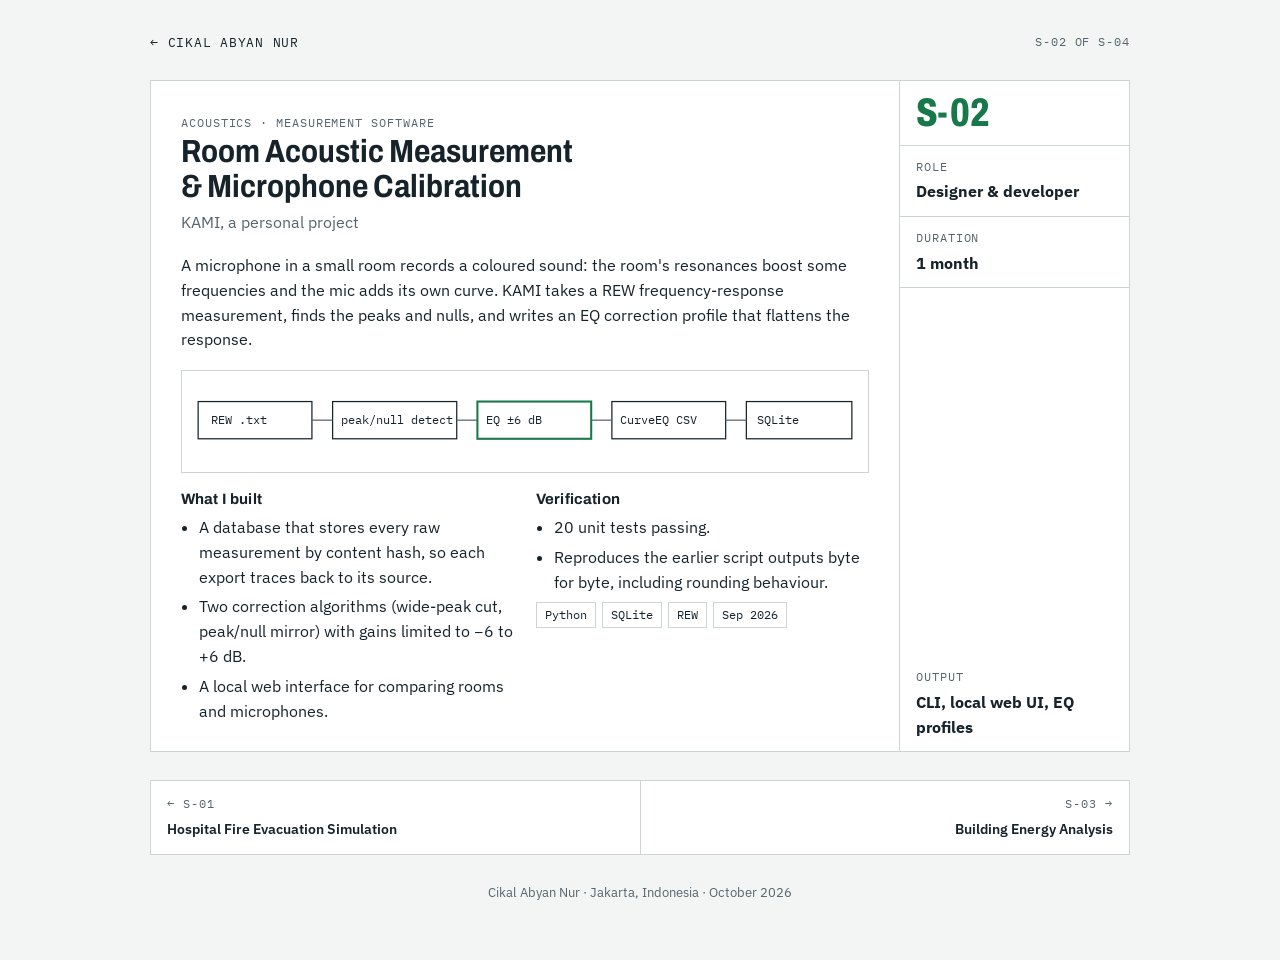
==== acoustics/index.html @ 58e8eb84 "Give each project its own page Co-Authored-By: Claude Opus 5.5 <noreply@anthropic.com> Claude-Sessio" ====
<!doctype html>
<html lang="en">
<head>
<meta charset="utf-8">
<meta name="viewport" content="width=device-width, initial-scale=1, viewport-fit=cover">
<meta name="description" content="REW measurements turned into EQ correction profiles. Python and SQLite.">
<title>Room Acoustic Calibration System · Cikal Abyan Nur</title>
<link rel="preconnect" href="https://fonts.googleapis.com">
<link rel="stylesheet" href="https://fonts.googleapis.com/css2?family=Archivo:wdth,wght@75..100,500..800&family=IBM+Plex+Sans:wght@400;500;600&family=IBM+Plex+Mono:wght@400;500&display=swap">
<link rel="stylesheet" href="../style.css">
</head>
<body>
<div class="wrap">
<div class="topbar"><a href="../">← Cikal Abyan Nur</a><span class="label">S-02 of S-04</span></div>

<section class="sheet" id="project">
  <div class="sheet-body">
    <div>
      <span class="label">Acoustics · measurement software</span>
      <h2>Room Acoustic Measurement &amp; Microphone Calibration</h2>
      <p class="sub">KAMI, a personal project</p>
    </div>
    <p>A microphone in a small room records a coloured sound: the room's resonances boost some frequencies and the mic adds its own curve. KAMI takes a REW frequency-response measurement, finds the peaks and nulls, and writes an EQ correction profile that flattens the response.</p>
    <div class="diagram" role="img" aria-label="Pipeline: REW measurement, peak and null detection, EQ profile, CurveEQ export, SQLite archive">
      <svg viewBox="0 0 640 70" aria-hidden="true">
        <g fill="none" stroke="var(--ink)" stroke-width="1.2">
          <rect x="4" y="16" width="110" height="36"/><rect x="134" y="16" width="120" height="36"/>
          <rect x="274" y="16" width="110" height="36" stroke="var(--accent)" stroke-width="2"/>
          <rect x="404" y="16" width="110" height="36"/><rect x="534" y="16" width="102" height="36"/>
        </g>
        <g stroke="var(--muted)" stroke-width="1.2"><line x1="114" y1="34" x2="134" y2="34"/><line x1="254" y1="34" x2="274" y2="34"/><line x1="384" y1="34" x2="404" y2="34"/><line x1="514" y1="34" x2="534" y2="34"/></g>
        <text x="16" y="38">REW .txt</text><text x="142" y="38">peak/null detect</text>
        <text x="282" y="38">EQ ±6 dB</text><text x="412" y="38">CurveEQ CSV</text><text x="544" y="38">SQLite</text>
      </svg>
    </div>
    <div class="cols">
      <div class="block">
        <h3>What I built</h3>
        <ul>
          <li>A database that stores every raw measurement by content hash, so each export traces back to its source.</li>
          <li>Two correction algorithms (wide-peak cut, peak/null mirror) with gains limited to −6 to +6 dB.</li>
          <li>A local web interface for comparing rooms and microphones.</li>
        </ul>
      </div>
      <div class="block">
        <h3>Verification</h3>
        <ul>
          <li>20 unit tests passing.</li>
          <li>Reproduces the earlier script outputs byte for byte, including rounding behaviour.</li>
        </ul>
        <div class="chips"><span class="chip">Python</span><span class="chip">SQLite</span><span class="chip">REW</span><span class="chip">Sep 2026</span></div>
      </div>
    </div>
  </div>
  <aside class="side">
    <div><span class="sheetno">S-02</span></div>
    <div><span class="label">Role</span><strong>Designer &amp; developer</strong></div>
    <div><span class="label">Duration</span><strong>1 month</strong></div>
    <div><span class="label">Output</span><strong>CLI, local web UI, EQ profiles</strong></div>
  </aside>
</section>

<nav class="pager" aria-label="More projects"><a href="../evacuation/"><span class="label">← S-01</span><span class="t">Hospital Fire Evacuation Simulation</span></a><a href="../energy/"><span class="label">S-03 →</span><span class="t">Building Energy Analysis</span></a></nav>
<footer>Cikal Abyan Nur · Jakarta, Indonesia · October 2026</footer>
</div>
</body>
</html>
---- style.css ----
html{color-scheme:light}body{margin:0}img{max-width:100%}[hidden]{display:none!important}

/* Layout: a set of architectural drawing sheets. Each project is one sheet with a title block; the header is the cover sheet. */
:root{
  --paper:#f3f5f4; --sheet:#ffffff; --ink:#16232b; --muted:#56656d; --line:#cdd5d3;
  --accent:#17784a; --accent-soft:#e2f1e9; --warn:#b5651d;
  --display:"Archivo","Arial Narrow",Arial,sans-serif;
  --body:"IBM Plex Sans",system-ui,-apple-system,"Segoe UI",sans-serif;
  --mono:"IBM Plex Mono",ui-monospace,Consolas,monospace;
}
@media (prefers-color-scheme:dark){:root:not([data-theme="light"]){
  --paper:#0f1518; --sheet:#162026; --ink:#e3ebe8; --muted:#97a7a3; --line:#2c3a40;
  --accent:#4cc28a; --accent-soft:#183428; --warn:#e0954f; color-scheme:dark}}
:root[data-theme="dark"]{
  --paper:#0f1518; --sheet:#162026; --ink:#e3ebe8; --muted:#97a7a3; --line:#2c3a40;
  --accent:#4cc28a; --accent-soft:#183428; --warn:#e0954f; color-scheme:dark}

*{box-sizing:border-box}
body{background:var(--paper);color:var(--ink);font-family:var(--body);font-size:15.5px;line-height:1.6;
  padding-inline:16px;padding-block:32px 56px}
.wrap{max-width:980px;margin:0 auto;display:flex;flex-direction:column;gap:28px}
a{color:var(--accent);text-underline-offset:3px}
a:focus-visible{outline:2px solid var(--accent);outline-offset:2px}
h1,h2,h3{font-family:var(--display);font-stretch:85%;text-wrap:balance;margin:0;line-height:1.1}
p{margin:0}
.label{font-family:var(--mono);font-size:11.5px;letter-spacing:.08em;text-transform:uppercase;color:var(--muted)}
.mono{font-family:var(--mono)}

/* cover sheet */
.cover{background:var(--sheet);border:1.5px solid var(--ink);display:grid;grid-template-columns:1fr minmax(0,300px)}
.cover-main{padding:32px 30px;display:flex;flex-direction:column;gap:14px;min-width:0}
.cover h1{font-size:clamp(34px,6vw,54px);font-weight:800;letter-spacing:-.01em}
.cover .jp{font-size:15px;color:var(--muted);font-family:var(--body)}
.cover .lede{max-width:60ch;font-size:16.5px}
.tb{border-left:1.5px solid var(--ink);display:flex;flex-direction:column}
.tb div{padding:10px 16px;border-bottom:1px solid var(--line);display:flex;flex-direction:column;gap:2px}
.tb div:last-child{border-bottom:0}
.tb strong{font-weight:600;font-size:14.5px}
.copy{display:inline-flex;gap:8px;align-items:center;flex-wrap:wrap}
.copy button{font:500 11.5px var(--mono);letter-spacing:.06em;text-transform:uppercase;background:none;border:1px solid var(--line);
  color:var(--ink);padding:2px 8px;cursor:pointer}
.copy button:hover{border-color:var(--accent);color:var(--accent)}

/* index */
.index{display:grid;grid-template-columns:repeat(4,minmax(0,1fr));border:1px solid var(--line);background:var(--sheet)}
.index a{display:flex;flex-direction:column;gap:4px;padding:14px 16px;text-decoration:none;color:var(--ink);border-right:1px solid var(--line)}
.index a:last-child{border-right:0}
.index a:hover{background:var(--accent-soft)}
.index .no{font-family:var(--mono);color:var(--accent);font-size:13px}
.index .t{font-weight:600;font-size:14px;line-height:1.35}

/* sheets */
.sheet{background:var(--sheet);border:1px solid var(--line);display:grid;grid-template-columns:minmax(0,1fr) 230px}
.sheet-body{padding:28px 30px;display:flex;flex-direction:column;gap:18px;min-width:0}
.sheet h2{font-size:clamp(24px,3.6vw,32px);font-weight:700}
.sheet .sub{color:var(--muted);margin-top:6px}
.side{border-left:1px solid var(--line);display:flex;flex-direction:column}
.side div{padding:12px 16px;border-bottom:1px solid var(--line);display:flex;flex-direction:column;gap:3px}
.side div:last-child{border-bottom:0;margin-top:auto}
.side .sheetno{font-family:var(--display);font-stretch:75%;font-weight:800;font-size:40px;line-height:1;color:var(--accent)}
.cols{display:grid;grid-template-columns:repeat(2,minmax(0,1fr));gap:22px}
.block{display:flex;flex-direction:column;gap:8px;min-width:0}
.block h3{font-size:15px;font-weight:700;font-stretch:100%;letter-spacing:.01em}
ul{margin:0;padding-left:18px;display:flex;flex-direction:column;gap:5px}
.figs{display:grid;grid-template-columns:repeat(auto-fit,minmax(150px,1fr));gap:0;border:1px solid var(--line)}
.fig{padding:12px 14px;border-right:1px solid var(--line);border-bottom:1px solid var(--line);display:flex;flex-direction:column;gap:2px;margin:-1px -1px 0 0}
.fig b{font-family:var(--display);font-stretch:85%;font-size:24px;font-weight:700;font-variant-numeric:tabular-nums;line-height:1.15}
.fig span{font-size:13px;color:var(--muted);line-height:1.35}
.chips{display:flex;flex-wrap:wrap;gap:6px}
.chip{font-family:var(--mono);font-size:12px;border:1px solid var(--line);padding:2px 8px;color:var(--ink)}
.note{font-size:13.5px;color:var(--muted);border-left:3px solid var(--warn);padding-left:12px}
.diagram{overflow-x:auto;border:1px solid var(--line);padding:14px 12px}
.diagram svg{display:block;min-width:560px;width:100%;height:auto}
.diagram text{font-family:var(--mono);font-size:11.5px;fill:var(--ink)}
.diagram .m{fill:var(--muted)}

/* skills */
.skills{background:var(--sheet);border:1px solid var(--line);padding:26px 30px;display:grid;grid-template-columns:repeat(2,minmax(0,1fr));gap:28px}
.skills h2{font-size:22px;grid-column:1/-1}
table{width:100%;border-collapse:collapse;font-size:14.5px}
th,td{text-align:left;padding:7px 0;border-bottom:1px solid var(--line);vertical-align:top}
th{font-family:var(--mono);font-size:11.5px;letter-spacing:.08em;text-transform:uppercase;color:var(--muted);font-weight:500}
td.n{text-align:right;font-variant-numeric:tabular-nums;font-family:var(--mono);white-space:nowrap;padding-left:12px}
footer{color:var(--muted);font-size:13px;text-align:center}

@media (max-width:760px){
  .cover,.sheet{grid-template-columns:1fr}
  .tb,.side{border-left:0;border-top:1.5px solid var(--ink)}
  .side{border-top:1px solid var(--line);flex-direction:row;flex-wrap:wrap}
  .side div{flex:1 1 140px;border-right:1px solid var(--line)}
  .side div:last-child{margin-top:0}
  .index{grid-template-columns:repeat(2,minmax(0,1fr))}
  .index a:nth-child(2){border-right:0}
  .index a:nth-child(-n+2){border-bottom:1px solid var(--line)}
  .cols,.skills{grid-template-columns:1fr}
  .cover-main,.sheet-body,.skills{padding:22px 18px}
}
@media (prefers-reduced-motion:no-preference){.index a{transition:background .15s}}

/* multi-page additions */
.topbar{display:flex;justify-content:space-between;align-items:center;gap:12px;flex-wrap:wrap;font-family:var(--mono);font-size:12.5px;letter-spacing:.06em;text-transform:uppercase}
.topbar a{text-decoration:none;color:var(--ink)}
.topbar a:hover{color:var(--accent)}
.pager{display:grid;grid-template-columns:repeat(2,minmax(0,1fr));border:1px solid var(--line);background:var(--sheet)}
.pager a{display:flex;flex-direction:column;gap:4px;padding:14px 16px;text-decoration:none;color:var(--ink);min-width:0}
.pager a+a{border-left:1px solid var(--line);text-align:right}
.pager a:hover{background:var(--accent-soft)}
.pager .t{font-weight:600;font-size:14px}
.index .d{font-size:13px;color:var(--muted);line-height:1.4}
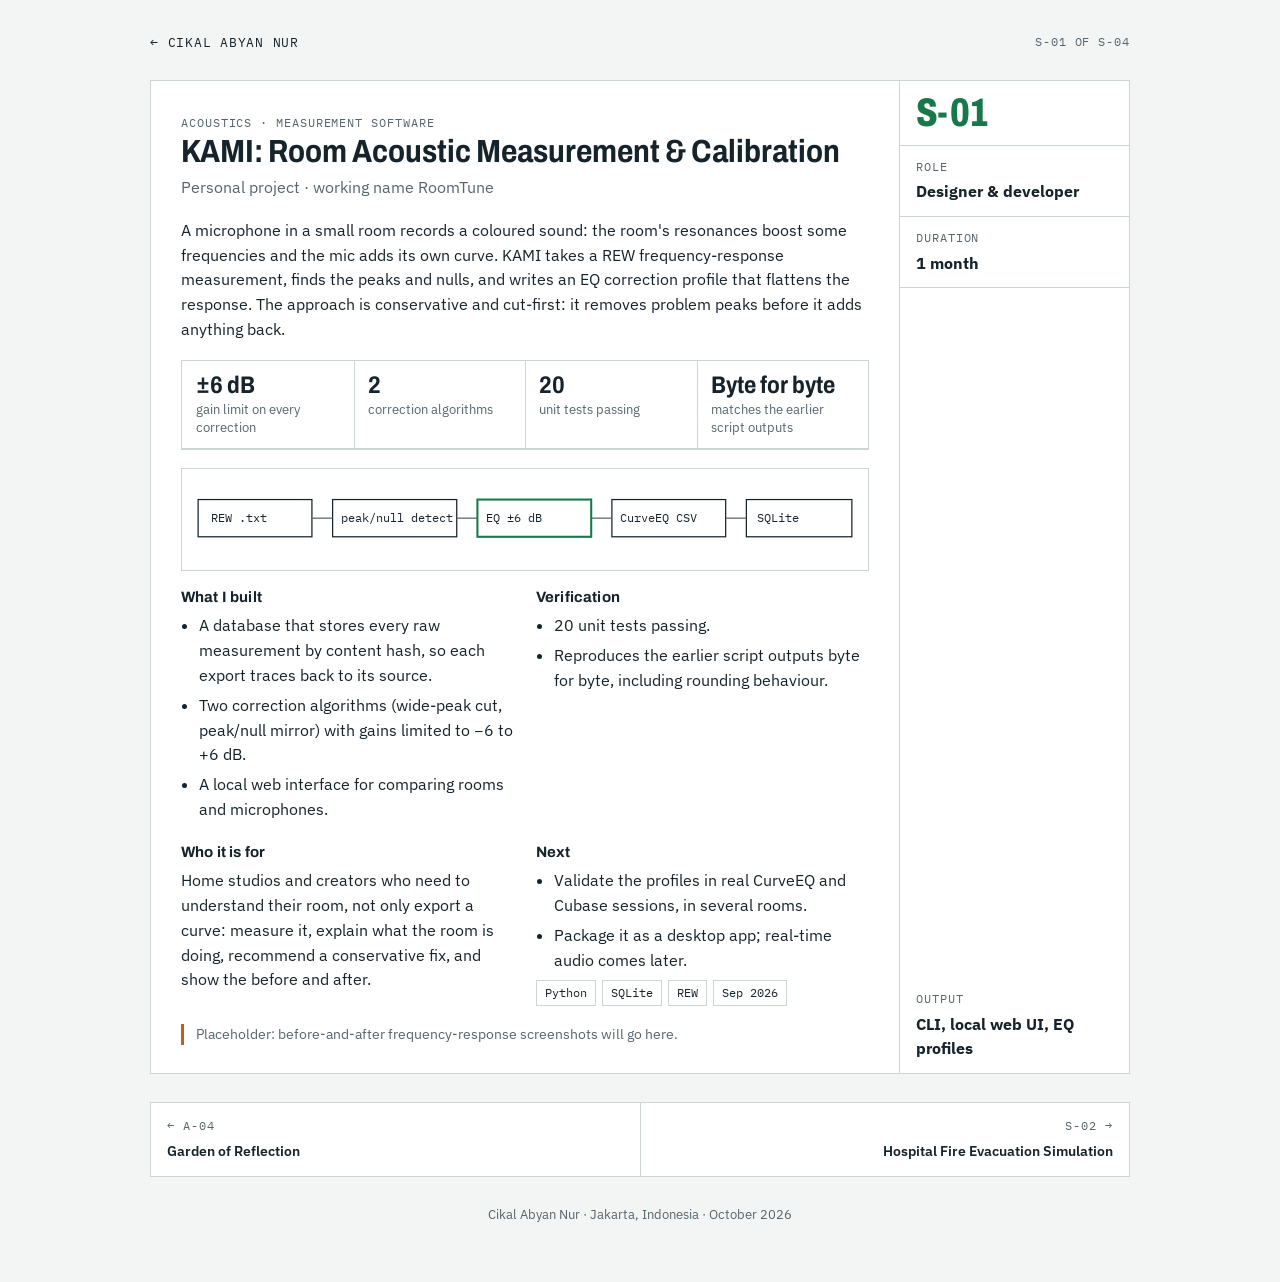
==== commit 566abd69: "Put KAMI first and add architecture series KAMI becomes S-01 with a fuller page. Four architecture p" ====
--- a/acoustics/index.html
+++ b/acoustics/index.html
@@ -4,23 +4,29 @@
 <meta charset="utf-8">
 <meta name="viewport" content="width=device-width, initial-scale=1, viewport-fit=cover">
 <meta name="description" content="REW measurements turned into EQ correction profiles. Python and SQLite.">
-<title>Room Acoustic Calibration System · Cikal Abyan Nur</title>
+<title>KAMI · Room Acoustic Calibration · Cikal Abyan Nur</title>
 <link rel="preconnect" href="https://fonts.googleapis.com">
 <link rel="stylesheet" href="https://fonts.googleapis.com/css2?family=Archivo:wdth,wght@75..100,500..800&family=IBM+Plex+Sans:wght@400;500;600&family=IBM+Plex+Mono:wght@400;500&display=swap">
 <link rel="stylesheet" href="../style.css">
 </head>
 <body>
 <div class="wrap">
-<div class="topbar"><a href="../">← Cikal Abyan Nur</a><span class="label">S-02 of S-04</span></div>
+<div class="topbar"><a href="../">← Cikal Abyan Nur</a><span class="label">S-01 of S-04</span></div>
 
 <section class="sheet" id="project">
   <div class="sheet-body">
     <div>
       <span class="label">Acoustics · measurement software</span>
-      <h2>Room Acoustic Measurement &amp; Microphone Calibration</h2>
-      <p class="sub">KAMI, a personal project</p>
+      <h2>KAMI: Room Acoustic Measurement &amp; Calibration</h2>
+      <p class="sub">Personal project · working name RoomTune</p>
     </div>
-    <p>A microphone in a small room records a coloured sound: the room's resonances boost some frequencies and the mic adds its own curve. KAMI takes a REW frequency-response measurement, finds the peaks and nulls, and writes an EQ correction profile that flattens the response.</p>
+    <p>A microphone in a small room records a coloured sound: the room's resonances boost some frequencies and the mic adds its own curve. KAMI takes a REW frequency-response measurement, finds the peaks and nulls, and writes an EQ correction profile that flattens the response. The approach is conservative and cut-first: it removes problem peaks before it adds anything back.</p>
+    <div class="figs">
+      <div class="fig"><b>±6 dB</b><span>gain limit on every correction</span></div>
+      <div class="fig"><b>2</b><span>correction algorithms</span></div>
+      <div class="fig"><b>20</b><span>unit tests passing</span></div>
+      <div class="fig"><b>Byte for byte</b><span>matches the earlier script outputs</span></div>
+    </div>
     <div class="diagram" role="img" aria-label="Pipeline: REW measurement, peak and null detection, EQ profile, CurveEQ export, SQLite archive">
       <svg viewBox="0 0 640 70" aria-hidden="true">
         <g fill="none" stroke="var(--ink)" stroke-width="1.2">
@@ -48,19 +54,31 @@
           <li>20 unit tests passing.</li>
           <li>Reproduces the earlier script outputs byte for byte, including rounding behaviour.</li>
         </ul>
+      </div>
+      <div class="block">
+        <h3>Who it is for</h3>
+        <p>Home studios and creators who need to understand their room, not only export a curve: measure it, explain what the room is doing, recommend a conservative fix, and show the before and after.</p>
+      </div>
+      <div class="block">
+        <h3>Next</h3>
+        <ul>
+          <li>Validate the profiles in real CurveEQ and Cubase sessions, in several rooms.</li>
+          <li>Package it as a desktop app; real-time audio comes later.</li>
+        </ul>
         <div class="chips"><span class="chip">Python</span><span class="chip">SQLite</span><span class="chip">REW</span><span class="chip">Sep 2026</span></div>
       </div>
     </div>
+    <p class="note">Placeholder: before-and-after frequency-response screenshots will go here.</p>
   </div>
   <aside class="side">
-    <div><span class="sheetno">S-02</span></div>
+    <div><span class="sheetno">S-01</span></div>
     <div><span class="label">Role</span><strong>Designer &amp; developer</strong></div>
     <div><span class="label">Duration</span><strong>1 month</strong></div>
     <div><span class="label">Output</span><strong>CLI, local web UI, EQ profiles</strong></div>
   </aside>
 </section>
 
-<nav class="pager" aria-label="More projects"><a href="../evacuation/"><span class="label">← S-01</span><span class="t">Hospital Fire Evacuation Simulation</span></a><a href="../energy/"><span class="label">S-03 →</span><span class="t">Building Energy Analysis</span></a></nav>
+<nav class="pager" aria-label="More projects"><a href="../garden-of-reflection/"><span class="label">← A-04</span><span class="t">Garden of Reflection</span></a><a href="../evacuation/"><span class="label">S-02 →</span><span class="t">Hospital Fire Evacuation Simulation</span></a></nav>
 <footer>Cikal Abyan Nur · Jakarta, Indonesia · October 2026</footer>
 </div>
 </body>
--- a/style.css
+++ b/style.css
@@ -107,3 +107,16 @@
 .pager a:hover{background:var(--accent-soft)}
 .pager .t{font-weight:600;font-size:14px}
 .index .d{font-size:13px;color:var(--muted);line-height:1.4}
+
+/* v2: series headings, photos, architecture index thumbnails */
+.series{display:flex;flex-direction:column;gap:8px}
+.series-head{display:flex;justify-content:space-between;align-items:baseline;gap:12px;flex-wrap:wrap}
+.series-head h2{font-size:18px;font-weight:700}
+.index .thumb{display:block;aspect-ratio:16/10;overflow:hidden;border:1px solid var(--line);margin-bottom:6px;background:var(--paper)}
+.index .thumb img{display:block;width:100%;height:100%;object-fit:cover}
+.photo{margin:0;display:flex;flex-direction:column;gap:6px;min-width:0}
+.photo img{display:block;width:100%;height:auto;border:1px solid var(--line);background:var(--paper)}
+.photo figcaption{font-family:var(--mono);font-size:11.5px;letter-spacing:.06em;text-transform:uppercase;color:var(--muted)}
+.photos{display:grid;grid-template-columns:repeat(2,minmax(0,1fr));gap:14px}
+.awards{grid-column:1/-1}
+@media (max-width:760px){.photos{grid-template-columns:1fr}}
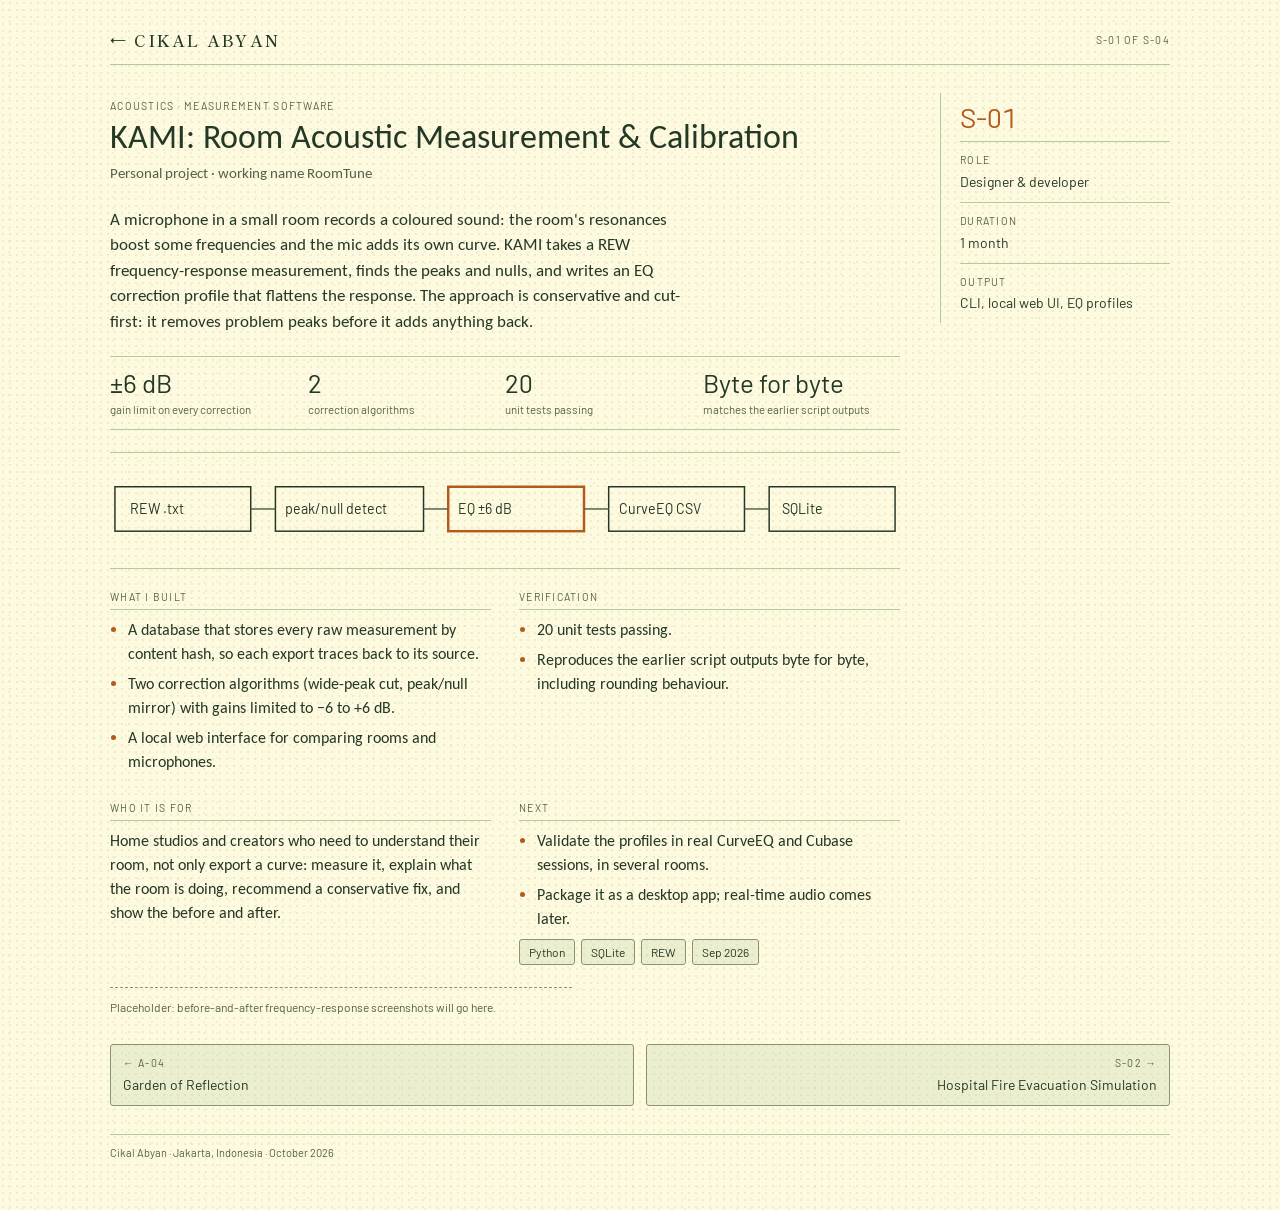
==== commit 410f2028: "Restyle in KAMI Sumi Paper and update profile content Cornsilk paper with moss dots, sumi-green ink," ====
--- a/acoustics/index.html
+++ b/acoustics/index.html
@@ -4,14 +4,14 @@
 <meta charset="utf-8">
 <meta name="viewport" content="width=device-width, initial-scale=1, viewport-fit=cover">
 <meta name="description" content="REW measurements turned into EQ correction profiles. Python and SQLite.">
-<title>KAMI · Room Acoustic Calibration · Cikal Abyan Nur</title>
+<title>KAMI · Room Acoustic Calibration · Cikal Abyan</title>
 <link rel="preconnect" href="https://fonts.googleapis.com">
-<link rel="stylesheet" href="https://fonts.googleapis.com/css2?family=Archivo:wdth,wght@75..100,500..800&family=IBM+Plex+Sans:wght@400;500;600&family=IBM+Plex+Mono:wght@400;500&display=swap">
+<link rel="stylesheet" href="https://fonts.googleapis.com/css2?family=Shippori+Mincho:wght@600&family=Barlow:wght@400;500&family=Carlito&display=swap">
 <link rel="stylesheet" href="../style.css">
 </head>
 <body>
 <div class="wrap">
-<div class="topbar"><a href="../">← Cikal Abyan Nur</a><span class="label">S-01 of S-04</span></div>
+<div class="topbar"><a href="../">← Cikal Abyan</a><span class="label">S-01 of S-04</span></div>
 
 <section class="sheet" id="project">
   <div class="sheet-body">
@@ -79,7 +79,7 @@
 </section>
 
 <nav class="pager" aria-label="More projects"><a href="../garden-of-reflection/"><span class="label">← A-04</span><span class="t">Garden of Reflection</span></a><a href="../evacuation/"><span class="label">S-02 →</span><span class="t">Hospital Fire Evacuation Simulation</span></a></nav>
-<footer>Cikal Abyan Nur · Jakarta, Indonesia · October 2026</footer>
+<footer>Cikal Abyan · Jakarta, Indonesia · October 2026</footer>
 </div>
 </body>
 </html>
--- a/style.css
+++ b/style.css
@@ -1,122 +1,134 @@
 html{color-scheme:light}body{margin:0}img{max-width:100%}[hidden]{display:none!important}
 
-/* Layout: a set of architectural drawing sheets. Each project is one sheet with a title block; the header is the cover sheet. */
+/* KAMI Sumi Paper: cornsilk paper, sumi-green ink, sage hairlines, one burnt-orange seal colour.
+   Tokens and rules: KAMI design system (project/README.md). One light theme by design. */
 :root{
-  --paper:#f3f5f4; --sheet:#ffffff; --ink:#16232b; --muted:#56656d; --line:#cdd5d3;
-  --accent:#17784a; --accent-soft:#e2f1e9; --warn:#b5651d;
-  --display:"Archivo","Arial Narrow",Arial,sans-serif;
-  --body:"IBM Plex Sans",system-ui,-apple-system,"Segoe UI",sans-serif;
-  --mono:"IBM Plex Mono",ui-monospace,Consolas,monospace;
+  --paper:#fefae0; --paper-outer:#e7e4d8; --ink:#243826; --muted:#54614a;
+  --sage:#b5c99b; --sage-fill:#b5c99b40; --sage-hover:#b5c99b70; --control-border:#899572;
+  --orange:#b25b1d; --orange-area:#b25b1d47; --dot-a:#606c381a; --dot-b:#606c3812;
+  --font-mincho:"Yu Mincho",YuMincho,"Shippori Mincho","Noto Serif JP",Georgia,serif;
+  --font-ui:Bahnschrift,Barlow,"Segoe UI",sans-serif;
+  --font-doc:"Calibri Light",Calibri,Carlito,sans-serif;
+  /* aliases used by the inline SVG diagrams */
+  --sheet:var(--paper); --line:var(--sage); --accent:var(--orange); --warn:var(--orange);
 }
-@media (prefers-color-scheme:dark){:root:not([data-theme="light"]){
-  --paper:#0f1518; --sheet:#162026; --ink:#e3ebe8; --muted:#97a7a3; --line:#2c3a40;
-  --accent:#4cc28a; --accent-soft:#183428; --warn:#e0954f; color-scheme:dark}}
-:root[data-theme="dark"]{
-  --paper:#0f1518; --sheet:#162026; --ink:#e3ebe8; --muted:#97a7a3; --line:#2c3a40;
-  --accent:#4cc28a; --accent-soft:#183428; --warn:#e0954f; color-scheme:dark}
 
 *{box-sizing:border-box}
-body{background:var(--paper);color:var(--ink);font-family:var(--body);font-size:15.5px;line-height:1.6;
-  padding-inline:16px;padding-block:32px 56px}
-.wrap{max-width:980px;margin:0 auto;display:flex;flex-direction:column;gap:28px}
-a{color:var(--accent);text-underline-offset:3px}
-a:focus-visible{outline:2px solid var(--accent);outline-offset:2px}
-h1,h2,h3{font-family:var(--display);font-stretch:85%;text-wrap:balance;margin:0;line-height:1.1}
+body{
+  background:
+    radial-gradient(circle at 3px 3px,var(--dot-a) 1px,transparent 1.4px) 0 0/7px 7px,
+    radial-gradient(circle at 9px 10px,var(--dot-b) 1px,transparent 1.4px) 0 0/13px 11px,
+    var(--paper);
+  color:var(--ink);font-family:var(--font-doc);font-size:16px;line-height:1.5;
+  padding-left:max(16px,env(safe-area-inset-left,0px));padding-right:max(16px,env(safe-area-inset-right,0px));padding-block:28px 48px}
+.wrap{max-width:1060px;margin:0 auto;display:flex;flex-direction:column;gap:28px}
+a{color:var(--ink);text-decoration-color:var(--sage);text-underline-offset:3px}
+a:hover{text-decoration-color:var(--orange)}
+a:focus-visible,button:focus-visible{outline:2px solid var(--orange);outline-offset:3px}
+h1,h2,h3{margin:0;font-weight:400;text-wrap:balance;line-height:1.15}
 p{margin:0}
-.label{font-family:var(--mono);font-size:11.5px;letter-spacing:.08em;text-transform:uppercase;color:var(--muted)}
-.mono{font-family:var(--mono)}
+.label{font-family:var(--font-ui);font-size:10.5px;letter-spacing:.12em;text-transform:uppercase;color:var(--muted)}
+.mono{font-family:var(--font-ui);font-variant-numeric:tabular-nums}
 
-/* cover sheet */
-.cover{background:var(--sheet);border:1.5px solid var(--ink);display:grid;grid-template-columns:1fr minmax(0,300px)}
-.cover-main{padding:32px 30px;display:flex;flex-direction:column;gap:14px;min-width:0}
-.cover h1{font-size:clamp(34px,6vw,54px);font-weight:800;letter-spacing:-.01em}
-.cover .jp{font-size:15px;color:var(--muted);font-family:var(--body)}
-.cover .lede{max-width:60ch;font-size:16.5px}
-.tb{border-left:1.5px solid var(--ink);display:flex;flex-direction:column}
-.tb div{padding:10px 16px;border-bottom:1px solid var(--line);display:flex;flex-direction:column;gap:2px}
-.tb div:last-child{border-bottom:0}
-.tb strong{font-weight:600;font-size:14.5px}
-.copy{display:inline-flex;gap:8px;align-items:center;flex-wrap:wrap}
-.copy button{font:500 11.5px var(--mono);letter-spacing:.06em;text-transform:uppercase;background:none;border:1px solid var(--line);
-  color:var(--ink);padding:2px 8px;cursor:pointer}
-.copy button:hover{border-color:var(--accent);color:var(--accent)}
+/* Header: wordmark left, seal right, sage rule under */
+.head{display:flex;justify-content:space-between;align-items:center;gap:24px;padding-bottom:18px;border-bottom:1px solid var(--sage)}
+.wordmark{display:grid;gap:4px;min-width:0}
+.wordmark h1{font-family:var(--font-mincho);font-weight:600;font-size:clamp(30px,6vw,48px);line-height:1.1;letter-spacing:.14em;text-transform:uppercase}
+.seal{position:relative;flex:none;display:grid;place-items:center;width:60px;height:60px;border-radius:4px;transform:rotate(-4deg);
+  background:var(--orange);color:var(--paper);font-family:var(--font-mincho);font-weight:600;font-size:36px;line-height:1}
+.seal::before{content:"";position:absolute;inset:4.5px;border:2px solid var(--paper)}
 
-/* index */
-.index{display:grid;grid-template-columns:repeat(4,minmax(0,1fr));border:1px solid var(--line);background:var(--sheet)}
-.index a{display:flex;flex-direction:column;gap:4px;padding:14px 16px;text-decoration:none;color:var(--ink);border-right:1px solid var(--line)}
-.index a:last-child{border-right:0}
-.index a:hover{background:var(--accent-soft)}
-.index .no{font-family:var(--mono);color:var(--accent);font-size:13px}
-.index .t{font-weight:600;font-size:14px;line-height:1.35}
+/* Intro: text and facts left, portrait right */
+.intro{display:grid;grid-template-columns:minmax(0,1fr) minmax(0,420px);gap:40px;align-items:start}
+.intro-text{display:flex;flex-direction:column;gap:22px;min-width:0}
+.lede{font-size:19px;line-height:1.5;max-width:58ch}
+.facts{display:grid;margin:0}
+.facts div{display:grid;grid-template-columns:120px minmax(0,1fr);gap:12px;align-items:baseline;padding:10px 0;border-top:1px solid var(--sage)}
+.facts div:last-child{border-bottom:1px solid var(--sage)}
+.facts dd{margin:0;font-family:var(--font-ui);font-size:15px}
+.copy{display:inline-flex;gap:10px;align-items:center;flex-wrap:wrap}
+.copy button{height:32px;padding:0 12px;border:1px solid var(--control-border);border-radius:3px;background:var(--sage-fill);color:var(--ink);font:12px/1 var(--font-ui);cursor:pointer}
+.copy button:hover{background:var(--sage-hover)}
+.portrait{margin:0;display:flex;flex-direction:column;gap:6px}
+.portrait img{display:block;width:100%;height:auto;border:1px solid var(--sage)}
+.portrait figcaption{font-family:var(--font-ui);font-size:11px;color:var(--muted)}
 
-/* sheets */
-.sheet{background:var(--sheet);border:1px solid var(--line);display:grid;grid-template-columns:minmax(0,1fr) 230px}
-.sheet-body{padding:28px 30px;display:flex;flex-direction:column;gap:18px;min-width:0}
-.sheet h2{font-size:clamp(24px,3.6vw,32px);font-weight:700}
-.sheet .sub{color:var(--muted);margin-top:6px}
-.side{border-left:1px solid var(--line);display:flex;flex-direction:column}
-.side div{padding:12px 16px;border-bottom:1px solid var(--line);display:flex;flex-direction:column;gap:3px}
-.side div:last-child{border-bottom:0;margin-top:auto}
-.side .sheetno{font-family:var(--display);font-stretch:75%;font-weight:800;font-size:40px;line-height:1;color:var(--accent)}
-.cols{display:grid;grid-template-columns:repeat(2,minmax(0,1fr));gap:22px}
+/* Project index: rows between sage rules, no cards */
+.series{display:flex;flex-direction:column;gap:10px}
+.series-head{display:flex;justify-content:space-between;align-items:baseline;gap:12px;flex-wrap:wrap;padding-bottom:8px;border-bottom:1px solid var(--sage)}
+.series-head h2{font-size:23px}
+.index{display:grid;grid-template-columns:repeat(4,minmax(0,1fr));gap:0 24px}
+.index a{display:flex;flex-direction:column;gap:4px;padding:12px 0 14px;text-decoration:none;color:var(--ink);border-bottom:1px solid var(--sage)}
+.index a:hover .t{color:var(--orange)}
+.index .no{font-family:var(--font-ui);font-size:11px;letter-spacing:.12em;color:var(--orange)}
+.index .t{font-family:var(--font-ui);font-weight:500;font-size:15px;line-height:1.3}
+.index .d{font-size:14px;line-height:1.4;color:var(--muted)}
+.index .thumb{display:block;aspect-ratio:16/10;overflow:hidden;border:1px solid var(--sage);margin-bottom:6px;background:var(--paper-outer)}
+.index .thumb img{display:block;width:100%;height:100%;object-fit:cover}
+
+/* Tables */
+.skills{display:grid;grid-template-columns:repeat(2,minmax(0,1fr));gap:24px 40px}
+.skills h2{font-size:23px;grid-column:1/-1;padding-bottom:8px;border-bottom:1px solid var(--sage)}
+.awards{grid-column:1/-1}
+table{width:100%;border-collapse:collapse;font-family:var(--font-ui);font-size:14px}
+th,td{text-align:left;padding:8px 0;border-bottom:1px solid var(--sage);vertical-align:top}
+th{font-size:10.5px;letter-spacing:.12em;text-transform:uppercase;color:var(--muted);font-weight:400}
+td.n{text-align:right;font-variant-numeric:tabular-nums;white-space:nowrap;padding-left:12px;color:var(--muted)}
+
+/* Project pages */
+.topbar{display:flex;justify-content:space-between;align-items:center;gap:12px;flex-wrap:wrap;padding-bottom:12px;border-bottom:1px solid var(--sage);font-family:var(--font-ui);font-size:12px}
+.topbar a{text-decoration:none;font-family:var(--font-mincho);font-weight:600;font-size:16px;letter-spacing:.14em;text-transform:uppercase}
+.topbar a:hover{color:var(--orange)}
+.sheet{display:grid;grid-template-columns:minmax(0,1fr) 230px;gap:40px}
+.sheet-body{display:flex;flex-direction:column;gap:22px;min-width:0}
+.sheet h2{font-family:var(--font-doc);font-size:clamp(26px,3.6vw,34px);line-height:1.15}
+.sheet .sub{color:var(--muted);margin-top:6px;font-size:15px}
+.sheet-body>p{font-size:17px;max-width:66ch}
+.side{display:flex;flex-direction:column;border-left:1px solid var(--sage);padding-left:19px;align-self:start}
+.side div{display:flex;flex-direction:column;gap:3px;padding:10px 0;border-bottom:1px solid var(--sage)}
+.side div:last-child{border-bottom:0}
+.side strong{font-family:var(--font-ui);font-weight:400;font-size:14px}
+.side .sheetno{font-family:var(--font-ui);font-size:28px;line-height:1;color:var(--orange);font-variant-numeric:tabular-nums}
+.cols{display:grid;grid-template-columns:repeat(2,minmax(0,1fr));gap:28px}
 .block{display:flex;flex-direction:column;gap:8px;min-width:0}
-.block h3{font-size:15px;font-weight:700;font-stretch:100%;letter-spacing:.01em}
-ul{margin:0;padding-left:18px;display:flex;flex-direction:column;gap:5px}
-.figs{display:grid;grid-template-columns:repeat(auto-fit,minmax(150px,1fr));gap:0;border:1px solid var(--line)}
-.fig{padding:12px 14px;border-right:1px solid var(--line);border-bottom:1px solid var(--line);display:flex;flex-direction:column;gap:2px;margin:-1px -1px 0 0}
-.fig b{font-family:var(--display);font-stretch:85%;font-size:24px;font-weight:700;font-variant-numeric:tabular-nums;line-height:1.15}
-.fig span{font-size:13px;color:var(--muted);line-height:1.35}
+.block h3{font-family:var(--font-ui);font-size:10.5px;letter-spacing:.12em;text-transform:uppercase;color:var(--muted);padding-bottom:6px;border-bottom:1px solid var(--sage)}
+.block p{font-size:16px}
+ul{margin:0;padding-left:18px;display:flex;flex-direction:column;gap:6px}
+li::marker{color:var(--orange)}
+
+/* Key figures: one reading each, value over caption */
+.figs{display:grid;grid-template-columns:repeat(auto-fit,minmax(150px,1fr));border-top:1px solid var(--sage);border-bottom:1px solid var(--sage)}
+.fig{display:flex;flex-direction:column;gap:4px;padding:12px 14px 12px 0}
+.fig b{font-family:var(--font-ui);font-weight:400;font-size:26px;line-height:1.1;font-variant-numeric:tabular-nums}
+.fig span{font-family:var(--font-ui);font-size:11.5px;line-height:1.35;color:var(--muted)}
+
 .chips{display:flex;flex-wrap:wrap;gap:6px}
-.chip{font-family:var(--mono);font-size:12px;border:1px solid var(--line);padding:2px 8px;color:var(--ink)}
-.note{font-size:13.5px;color:var(--muted);border-left:3px solid var(--warn);padding-left:12px}
-.diagram{overflow-x:auto;border:1px solid var(--line);padding:14px 12px}
+.chip{font-family:var(--font-ui);font-size:12px;padding:3px 9px;border:1px solid var(--control-border);border-radius:3px;background:var(--sage-fill)}
+.sheet-body>p.note,.note{font-size:12px;font-family:var(--font-ui);font-size:12px;color:var(--muted);padding-top:10px;border-top:1px dashed var(--control-border)}
+.diagram{overflow-x:auto;border-top:1px solid var(--sage);border-bottom:1px solid var(--sage);padding:14px 0}
 .diagram svg{display:block;min-width:560px;width:100%;height:auto}
-.diagram text{font-family:var(--mono);font-size:11.5px;fill:var(--ink)}
+.diagram text{font-family:var(--font-ui);font-size:11.5px;fill:var(--ink)}
 .diagram .m{fill:var(--muted)}
+.photo{margin:0;display:flex;flex-direction:column;gap:6px;min-width:0}
+.photo img{display:block;width:100%;height:auto;border:1px solid var(--sage)}
+.photo figcaption{font-family:var(--font-ui);font-size:10.5px;letter-spacing:.12em;text-transform:uppercase;color:var(--muted)}
+.photos{display:grid;grid-template-columns:repeat(2,minmax(0,1fr));gap:16px}
 
-/* skills */
-.skills{background:var(--sheet);border:1px solid var(--line);padding:26px 30px;display:grid;grid-template-columns:repeat(2,minmax(0,1fr));gap:28px}
-.skills h2{font-size:22px;grid-column:1/-1}
-table{width:100%;border-collapse:collapse;font-size:14.5px}
-th,td{text-align:left;padding:7px 0;border-bottom:1px solid var(--line);vertical-align:top}
-th{font-family:var(--mono);font-size:11.5px;letter-spacing:.08em;text-transform:uppercase;color:var(--muted);font-weight:500}
-td.n{text-align:right;font-variant-numeric:tabular-nums;font-family:var(--mono);white-space:nowrap;padding-left:12px}
-footer{color:var(--muted);font-size:13px;text-align:center}
+.pager{display:grid;grid-template-columns:repeat(2,minmax(0,1fr));gap:12px}
+.pager a{display:flex;flex-direction:column;gap:4px;padding:10px 12px;text-decoration:none;color:var(--ink);border:1px solid var(--control-border);border-radius:3px;background:var(--sage-fill);min-width:0}
+.pager a:hover{background:var(--sage-hover)}
+.pager a+a{text-align:right}
+.pager .t{font-family:var(--font-ui);font-size:14px}
+
+footer{display:flex;justify-content:space-between;gap:16px;flex-wrap:wrap;padding-top:10px;border-top:1px solid var(--sage);font-family:var(--font-ui);font-size:11px;color:var(--muted)}
 
 @media (max-width:760px){
-  .cover,.sheet{grid-template-columns:1fr}
-  .tb,.side{border-left:0;border-top:1.5px solid var(--ink)}
-  .side{border-top:1px solid var(--line);flex-direction:row;flex-wrap:wrap}
-  .side div{flex:1 1 140px;border-right:1px solid var(--line)}
-  .side div:last-child{margin-top:0}
+  .intro{grid-template-columns:1fr}
+  .sheet{grid-template-columns:1fr;gap:24px}
+  .side{border-left:0;padding-left:0;border-top:1px solid var(--sage);flex-direction:row;flex-wrap:wrap;gap:0 20px}
+  .side div{flex:1 1 140px;border-bottom:0}
   .index{grid-template-columns:repeat(2,minmax(0,1fr))}
-  .index a:nth-child(2){border-right:0}
-  .index a:nth-child(-n+2){border-bottom:1px solid var(--line)}
-  .cols,.skills{grid-template-columns:1fr}
-  .cover-main,.sheet-body,.skills{padding:22px 18px}
+  .cols,.skills,.photos{grid-template-columns:1fr}
+  .facts div{grid-template-columns:1fr;gap:2px}
+  .seal{width:48px;height:48px;font-size:28px}
 }
-@media (prefers-reduced-motion:no-preference){.index a{transition:background .15s}}
-
-/* multi-page additions */
-.topbar{display:flex;justify-content:space-between;align-items:center;gap:12px;flex-wrap:wrap;font-family:var(--mono);font-size:12.5px;letter-spacing:.06em;text-transform:uppercase}
-.topbar a{text-decoration:none;color:var(--ink)}
-.topbar a:hover{color:var(--accent)}
-.pager{display:grid;grid-template-columns:repeat(2,minmax(0,1fr));border:1px solid var(--line);background:var(--sheet)}
-.pager a{display:flex;flex-direction:column;gap:4px;padding:14px 16px;text-decoration:none;color:var(--ink);min-width:0}
-.pager a+a{border-left:1px solid var(--line);text-align:right}
-.pager a:hover{background:var(--accent-soft)}
-.pager .t{font-weight:600;font-size:14px}
-.index .d{font-size:13px;color:var(--muted);line-height:1.4}
-
-/* v2: series headings, photos, architecture index thumbnails */
-.series{display:flex;flex-direction:column;gap:8px}
-.series-head{display:flex;justify-content:space-between;align-items:baseline;gap:12px;flex-wrap:wrap}
-.series-head h2{font-size:18px;font-weight:700}
-.index .thumb{display:block;aspect-ratio:16/10;overflow:hidden;border:1px solid var(--line);margin-bottom:6px;background:var(--paper)}
-.index .thumb img{display:block;width:100%;height:100%;object-fit:cover}
-.photo{margin:0;display:flex;flex-direction:column;gap:6px;min-width:0}
-.photo img{display:block;width:100%;height:auto;border:1px solid var(--line);background:var(--paper)}
-.photo figcaption{font-family:var(--mono);font-size:11.5px;letter-spacing:.06em;text-transform:uppercase;color:var(--muted)}
-.photos{display:grid;grid-template-columns:repeat(2,minmax(0,1fr));gap:14px}
-.awards{grid-column:1/-1}
-@media (max-width:760px){.photos{grid-template-columns:1fr}}
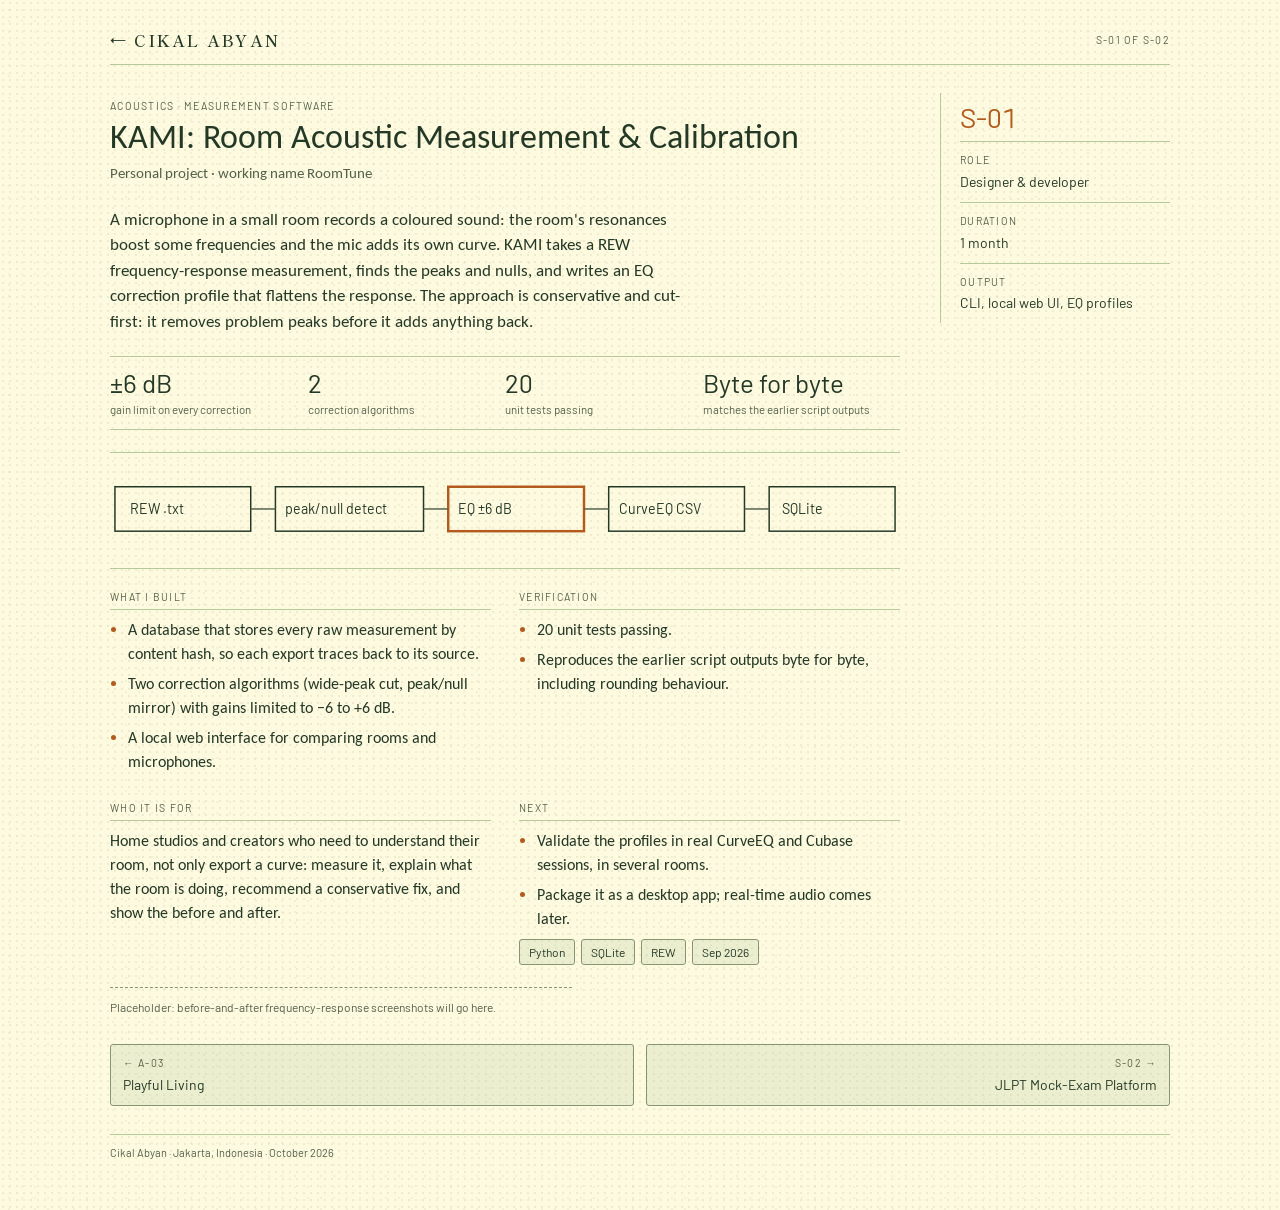
==== commit bdda3975: "Rework homepage hero and project row - Hero: gaku brush logo, stacked name beside the description, f" ====
--- a/acoustics/index.html
+++ b/acoustics/index.html
@@ -11,7 +11,7 @@
 </head>
 <body>
 <div class="wrap">
-<div class="topbar"><a href="../">← Cikal Abyan</a><span class="label">S-01 of S-04</span></div>
+<div class="topbar"><a href="../">← Cikal Abyan</a><span class="label">S-01 of S-02</span></div>
 
 <section class="sheet" id="project">
   <div class="sheet-body">
@@ -78,7 +78,7 @@
   </aside>
 </section>
 
-<nav class="pager" aria-label="More projects"><a href="../garden-of-reflection/"><span class="label">← A-04</span><span class="t">Garden of Reflection</span></a><a href="../evacuation/"><span class="label">S-02 →</span><span class="t">Hospital Fire Evacuation Simulation</span></a></nav>
+<nav class="pager" aria-label="More projects"><a href="../rusun-itb/"><span class="label">← A-03</span><span class="t">Playful Living</span></a><a href="../jlpt/"><span class="label">S-02 →</span><span class="t">JLPT Mock-Exam Platform</span></a></nav>
 <footer>Cikal Abyan · Jakarta, Indonesia · October 2026</footer>
 </div>
 </body>
--- a/style.css
+++ b/style.css
@@ -1,4 +1,4 @@
-html{color-scheme:light}body{margin:0}img{max-width:100%}[hidden]{display:none!important}
+html{color-scheme:light}body{margin:0}img{max-width:100%;filter:saturate(.75)}[hidden]{display:none!important}
 
 /* KAMI Sumi Paper: cornsilk paper, sumi-green ink, sage hairlines, one burnt-orange seal colour.
    Tokens and rules: KAMI design system (project/README.md). One light theme by design. */
@@ -30,45 +30,45 @@
 .label{font-family:var(--font-ui);font-size:10.5px;letter-spacing:.12em;text-transform:uppercase;color:var(--muted)}
 .mono{font-family:var(--font-ui);font-variant-numeric:tabular-nums}
 
-/* Header: wordmark left, seal right, sage rule under */
-.head{display:flex;justify-content:space-between;align-items:center;gap:24px;padding-bottom:18px;border-bottom:1px solid var(--sage)}
-.wordmark{display:grid;gap:4px;min-width:0}
-.wordmark h1{font-family:var(--font-mincho);font-weight:600;font-size:clamp(30px,6vw,48px);line-height:1.1;letter-spacing:.14em;text-transform:uppercase}
-.seal{position:relative;flex:none;display:grid;place-items:center;width:60px;height:60px;border-radius:4px;transform:rotate(-4deg);
-  background:var(--orange);color:var(--paper);font-family:var(--font-mincho);font-weight:600;font-size:36px;line-height:1}
-.seal::before{content:"";position:absolute;inset:4.5px;border:2px solid var(--paper)}
+/* Logo: 学 brush mark, original colours, multiplied onto the paper */
+.head{position:relative;width:144px}
+.logo{position:absolute;inset:0}
+.logo img{display:block;width:100%;height:100%;object-fit:contain;object-position:left bottom;mix-blend-mode:multiply;filter:none}
+.id{display:grid;grid-template-columns:92px minmax(0,1fr);gap:12px;align-items:start}
+.id h1{font-family:var(--font-mincho);font-weight:600;font-size:17px;line-height:22.5px;letter-spacing:.14em;text-transform:uppercase}
 
 /* Intro: text and facts left, portrait right */
-.intro{display:grid;grid-template-columns:minmax(0,1fr) minmax(0,420px);gap:40px;align-items:start}
+.intro{display:grid;grid-template-columns:144px minmax(0,1fr) 290px;gap:40px;align-items:stretch}
 .intro-text{display:flex;flex-direction:column;gap:22px;min-width:0}
-.lede{font-size:19px;line-height:1.5;max-width:58ch}
+.lede{font-family:var(--font-ui);font-size:15px;line-height:1.5;max-width:58ch;text-align:justify;hyphens:auto}
 .facts{display:grid;margin:0}
-.facts div{display:grid;grid-template-columns:120px minmax(0,1fr);gap:12px;align-items:baseline;padding:10px 0;border-top:1px solid var(--sage)}
+.facts div{display:grid;grid-template-columns:92px minmax(0,1fr);gap:12px;align-items:baseline;padding:10px 0;border-top:1px solid var(--sage)}
 .facts div:last-child{border-bottom:1px solid var(--sage)}
 .facts dd{margin:0;font-family:var(--font-ui);font-size:15px}
 .copy{display:inline-flex;gap:10px;align-items:center;flex-wrap:wrap}
 .copy button{height:32px;padding:0 12px;border:1px solid var(--control-border);border-radius:3px;background:var(--sage-fill);color:var(--ink);font:12px/1 var(--font-ui);cursor:pointer}
 .copy button:hover{background:var(--sage-hover)}
-.portrait{margin:0;display:flex;flex-direction:column;gap:6px}
-.portrait img{display:block;width:100%;height:auto;border:1px solid var(--sage)}
-.portrait figcaption{font-family:var(--font-ui);font-size:11px;color:var(--muted)}
+.portrait{margin:0 30px;position:relative;width:230px;justify-self:end;align-self:stretch}
+.portrait img{position:absolute;inset:0;display:block;width:100%;height:100%;object-fit:cover;border:1px solid var(--sage);opacity:.75}
 
 /* Project index: rows between sage rules, no cards */
 .series{display:flex;flex-direction:column;gap:10px}
 .series-head{display:flex;justify-content:space-between;align-items:baseline;gap:12px;flex-wrap:wrap;padding-bottom:8px;border-bottom:1px solid var(--sage)}
-.series-head h2{font-size:23px}
-.index{display:grid;grid-template-columns:repeat(4,minmax(0,1fr));gap:0 24px}
+.series-head h2{font-size:17px}
+.index{display:grid;grid-template-columns:repeat(3,minmax(0,1fr));gap:0 24px}
+.index+.index{margin-top:14px}
 .index a{display:flex;flex-direction:column;gap:4px;padding:12px 0 14px;text-decoration:none;color:var(--ink);border-bottom:1px solid var(--sage)}
 .index a:hover .t{color:var(--orange)}
 .index .no{font-family:var(--font-ui);font-size:11px;letter-spacing:.12em;color:var(--orange)}
 .index .t{font-family:var(--font-ui);font-weight:500;font-size:15px;line-height:1.3}
 .index .d{font-size:14px;line-height:1.4;color:var(--muted)}
 .index .thumb{display:block;aspect-ratio:16/10;overflow:hidden;border:1px solid var(--sage);margin-bottom:6px;background:var(--paper-outer)}
+.index .thumb.ph{display:grid;place-items:center;font-family:var(--font-ui);font-size:11px;letter-spacing:.12em;text-transform:uppercase;color:var(--muted);border-style:dashed}
 .index .thumb img{display:block;width:100%;height:100%;object-fit:cover}
 
 /* Tables */
 .skills{display:grid;grid-template-columns:repeat(2,minmax(0,1fr));gap:24px 40px}
-.skills h2{font-size:23px;grid-column:1/-1;padding-bottom:8px;border-bottom:1px solid var(--sage)}
+.skills h2{font-size:17px;grid-column:1/-1;padding-bottom:8px;border-bottom:1px solid var(--sage)}
 .awards{grid-column:1/-1}
 table{width:100%;border-collapse:collapse;font-family:var(--font-ui);font-size:14px}
 th,td{text-align:left;padding:8px 0;border-bottom:1px solid var(--sage);vertical-align:top}
@@ -123,12 +123,44 @@
 footer{display:flex;justify-content:space-between;gap:16px;flex-wrap:wrap;padding-top:10px;border-top:1px solid var(--sage);font-family:var(--font-ui);font-size:11px;color:var(--muted)}
 
 @media (max-width:760px){
-  .intro{grid-template-columns:1fr}
   .sheet{grid-template-columns:1fr;gap:24px}
   .side{border-left:0;padding-left:0;border-top:1px solid var(--sage);flex-direction:row;flex-wrap:wrap;gap:0 20px}
   .side div{flex:1 1 140px;border-bottom:0}
   .index{grid-template-columns:repeat(2,minmax(0,1fr))}
   .cols,.skills,.photos{grid-template-columns:1fr}
   .facts div{grid-template-columns:1fr;gap:2px}
-  .seal{width:48px;height:48px;font-size:28px}
 }
+
+.awards .res{text-align:right;color:var(--muted);font-size:13px;font-weight:400}
+
+@media (max-width:980px){
+  .intro{grid-template-columns:1fr}
+  .head{width:120px;height:140px}
+  .portrait{margin:0;width:100%;max-width:420px;justify-self:start;align-self:start}
+  .portrait img{position:static;height:auto}
+}
+
+@media (max-width:560px){
+  .id{grid-template-columns:1fr;gap:8px}
+  .id h1 br{display:none}
+}
+
+/* Homepage: the cream dotted paper stops under the hero band; the rest is bone white.
+   On wide screens the band stays pinned for 200px of scrolling, then scrolls away. */
+body.home{background:#f9f6ee;overflow-x:clip}
+.home .intro{position:relative;margin-bottom:14px;padding-block:20px}
+.home .intro::before{content:"";position:absolute;z-index:-1;top:-28px;bottom:-22px;left:50%;width:100vw;margin-left:-50vw;
+  background:
+    radial-gradient(circle at 3px 3px,#606c380e 1px,transparent 1.4px) 0 0/7px 7px,
+    radial-gradient(circle at 9px 10px,#606c3809 1px,transparent 1.4px) 0 0/13px 11px,
+    #faf7ea}
+.home .hero-track{display:flow-root;margin-bottom:-200px}
+.home .hero-after{height:200px}
+@media (min-width:981px){
+  .home .intro{position:sticky;top:28px;z-index:5}
+}
+
+/* Software row has two cards: start in the middle column so the empty slot is on the left */
+@media (min-width:761px){
+  .index-s a:first-child{grid-column:2}
+}
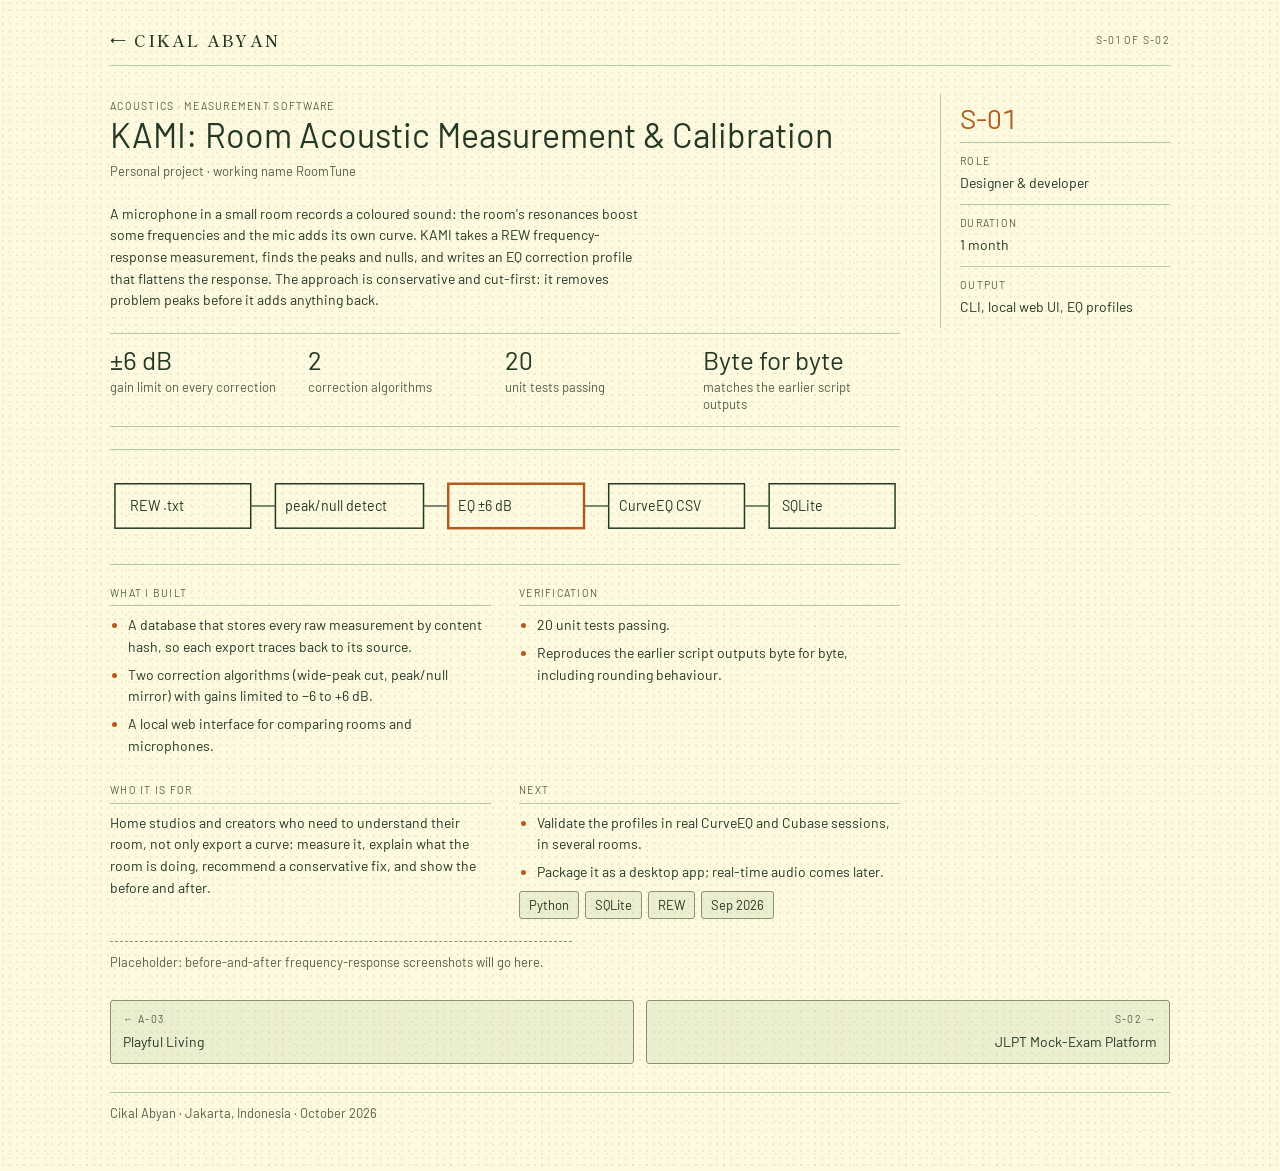
==== commit 459343cd: "Unify content typography to two Bahnschrift styles Body text 14px ink, secondary text 13px muted; dr" ====
--- a/acoustics/index.html
+++ b/acoustics/index.html
@@ -6,7 +6,7 @@
 <meta name="description" content="REW measurements turned into EQ correction profiles. Python and SQLite.">
 <title>KAMI · Room Acoustic Calibration · Cikal Abyan</title>
 <link rel="preconnect" href="https://fonts.googleapis.com">
-<link rel="stylesheet" href="https://fonts.googleapis.com/css2?family=Shippori+Mincho:wght@600&family=Barlow:wght@400;500&family=Carlito&display=swap">
+<link rel="stylesheet" href="https://fonts.googleapis.com/css2?family=Shippori+Mincho:wght@600&family=Barlow:wght@400;500&display=swap">
 <link rel="stylesheet" href="../style.css">
 </head>
 <body>
--- a/style.css
+++ b/style.css
@@ -8,7 +8,7 @@
   --orange:#b25b1d; --orange-area:#b25b1d47; --dot-a:#606c381a; --dot-b:#606c3812;
   --font-mincho:"Yu Mincho",YuMincho,"Shippori Mincho","Noto Serif JP",Georgia,serif;
   --font-ui:Bahnschrift,Barlow,"Segoe UI",sans-serif;
-  --font-doc:"Calibri Light",Calibri,Carlito,sans-serif;
+  --font-doc:var(--font-ui); /* one typeface for content: Bahnschrift, two styles (14px ink, 13px muted) */
   /* aliases used by the inline SVG diagrams */
   --sheet:var(--paper); --line:var(--sage); --accent:var(--orange); --warn:var(--orange);
 }
@@ -19,7 +19,7 @@
     radial-gradient(circle at 3px 3px,var(--dot-a) 1px,transparent 1.4px) 0 0/7px 7px,
     radial-gradient(circle at 9px 10px,var(--dot-b) 1px,transparent 1.4px) 0 0/13px 11px,
     var(--paper);
-  color:var(--ink);font-family:var(--font-doc);font-size:16px;line-height:1.5;
+  color:var(--ink);font-family:var(--font-ui);font-size:14px;line-height:1.55;
   padding-left:max(16px,env(safe-area-inset-left,0px));padding-right:max(16px,env(safe-area-inset-right,0px));padding-block:28px 48px}
 .wrap{max-width:1060px;margin:0 auto;display:flex;flex-direction:column;gap:28px}
 a{color:var(--ink);text-decoration-color:var(--sage);text-underline-offset:3px}
@@ -40,11 +40,11 @@
 /* Intro: text and facts left, portrait right */
 .intro{display:grid;grid-template-columns:144px minmax(0,1fr) 290px;gap:40px;align-items:stretch}
 .intro-text{display:flex;flex-direction:column;gap:22px;min-width:0}
-.lede{font-family:var(--font-ui);font-size:15px;line-height:1.5;max-width:58ch;text-align:justify;hyphens:auto}
+.lede{font-family:var(--font-ui);font-size:14px;line-height:1.5;max-width:58ch;text-align:justify;hyphens:auto}
 .facts{display:grid;margin:0}
 .facts div{display:grid;grid-template-columns:92px minmax(0,1fr);gap:12px;align-items:baseline;padding:10px 0;border-top:1px solid var(--sage)}
 .facts div:last-child{border-bottom:1px solid var(--sage)}
-.facts dd{margin:0;font-family:var(--font-ui);font-size:15px}
+.facts dd{margin:0;font-family:var(--font-ui);font-size:14px}
 .copy{display:inline-flex;gap:10px;align-items:center;flex-wrap:wrap}
 .copy button{height:32px;padding:0 12px;border:1px solid var(--control-border);border-radius:3px;background:var(--sage-fill);color:var(--ink);font:12px/1 var(--font-ui);cursor:pointer}
 .copy button:hover{background:var(--sage-hover)}
@@ -60,8 +60,8 @@
 .index a{display:flex;flex-direction:column;gap:4px;padding:12px 0 14px;text-decoration:none;color:var(--ink);border-bottom:1px solid var(--sage)}
 .index a:hover .t{color:var(--orange)}
 .index .no{font-family:var(--font-ui);font-size:11px;letter-spacing:.12em;color:var(--orange)}
-.index .t{font-family:var(--font-ui);font-weight:500;font-size:15px;line-height:1.3}
-.index .d{font-size:14px;line-height:1.4;color:var(--muted)}
+.index .t{font-family:var(--font-ui);font-weight:500;font-size:14px;line-height:1.3}
+.index .d{font-size:13px;line-height:1.4;color:var(--muted)}
 .index .thumb{display:block;aspect-ratio:16/10;overflow:hidden;border:1px solid var(--sage);margin-bottom:6px;background:var(--paper-outer)}
 .index .thumb.ph{display:grid;place-items:center;font-family:var(--font-ui);font-size:11px;letter-spacing:.12em;text-transform:uppercase;color:var(--muted);border-style:dashed}
 .index .thumb img{display:block;width:100%;height:100%;object-fit:cover}
@@ -82,8 +82,8 @@
 .sheet{display:grid;grid-template-columns:minmax(0,1fr) 230px;gap:40px}
 .sheet-body{display:flex;flex-direction:column;gap:22px;min-width:0}
 .sheet h2{font-family:var(--font-doc);font-size:clamp(26px,3.6vw,34px);line-height:1.15}
-.sheet .sub{color:var(--muted);margin-top:6px;font-size:15px}
-.sheet-body>p{font-size:17px;max-width:66ch}
+.sheet .sub{color:var(--muted);margin-top:6px;font-size:13px}
+.sheet-body>p{font-size:14px;max-width:66ch}
 .side{display:flex;flex-direction:column;border-left:1px solid var(--sage);padding-left:19px;align-self:start}
 .side div{display:flex;flex-direction:column;gap:3px;padding:10px 0;border-bottom:1px solid var(--sage)}
 .side div:last-child{border-bottom:0}
@@ -92,7 +92,7 @@
 .cols{display:grid;grid-template-columns:repeat(2,minmax(0,1fr));gap:28px}
 .block{display:flex;flex-direction:column;gap:8px;min-width:0}
 .block h3{font-family:var(--font-ui);font-size:10.5px;letter-spacing:.12em;text-transform:uppercase;color:var(--muted);padding-bottom:6px;border-bottom:1px solid var(--sage)}
-.block p{font-size:16px}
+.block p{font-size:14px}
 ul{margin:0;padding-left:18px;display:flex;flex-direction:column;gap:6px}
 li::marker{color:var(--orange)}
 
@@ -100,11 +100,11 @@
 .figs{display:grid;grid-template-columns:repeat(auto-fit,minmax(150px,1fr));border-top:1px solid var(--sage);border-bottom:1px solid var(--sage)}
 .fig{display:flex;flex-direction:column;gap:4px;padding:12px 14px 12px 0}
 .fig b{font-family:var(--font-ui);font-weight:400;font-size:26px;line-height:1.1;font-variant-numeric:tabular-nums}
-.fig span{font-family:var(--font-ui);font-size:11.5px;line-height:1.35;color:var(--muted)}
+.fig span{font-family:var(--font-ui);font-size:13px;line-height:1.35;color:var(--muted)}
 
 .chips{display:flex;flex-wrap:wrap;gap:6px}
-.chip{font-family:var(--font-ui);font-size:12px;padding:3px 9px;border:1px solid var(--control-border);border-radius:3px;background:var(--sage-fill)}
-.sheet-body>p.note,.note{font-size:12px;font-family:var(--font-ui);font-size:12px;color:var(--muted);padding-top:10px;border-top:1px dashed var(--control-border)}
+.chip{font-family:var(--font-ui);font-size:13px;padding:3px 9px;border:1px solid var(--control-border);border-radius:3px;background:var(--sage-fill)}
+.sheet-body>p.note,.note{font-family:var(--font-ui);font-size:13px;color:var(--muted);padding-top:10px;border-top:1px dashed var(--control-border)}
 .diagram{overflow-x:auto;border-top:1px solid var(--sage);border-bottom:1px solid var(--sage);padding:14px 0}
 .diagram svg{display:block;min-width:560px;width:100%;height:auto}
 .diagram text{font-family:var(--font-ui);font-size:11.5px;fill:var(--ink)}
@@ -120,7 +120,7 @@
 .pager a+a{text-align:right}
 .pager .t{font-family:var(--font-ui);font-size:14px}
 
-footer{display:flex;justify-content:space-between;gap:16px;flex-wrap:wrap;padding-top:10px;border-top:1px solid var(--sage);font-family:var(--font-ui);font-size:11px;color:var(--muted)}
+footer{display:flex;justify-content:space-between;gap:16px;flex-wrap:wrap;padding-top:10px;border-top:1px solid var(--sage);font-family:var(--font-ui);font-size:13px;color:var(--muted)}
 
 @media (max-width:760px){
   .sheet{grid-template-columns:1fr;gap:24px}
